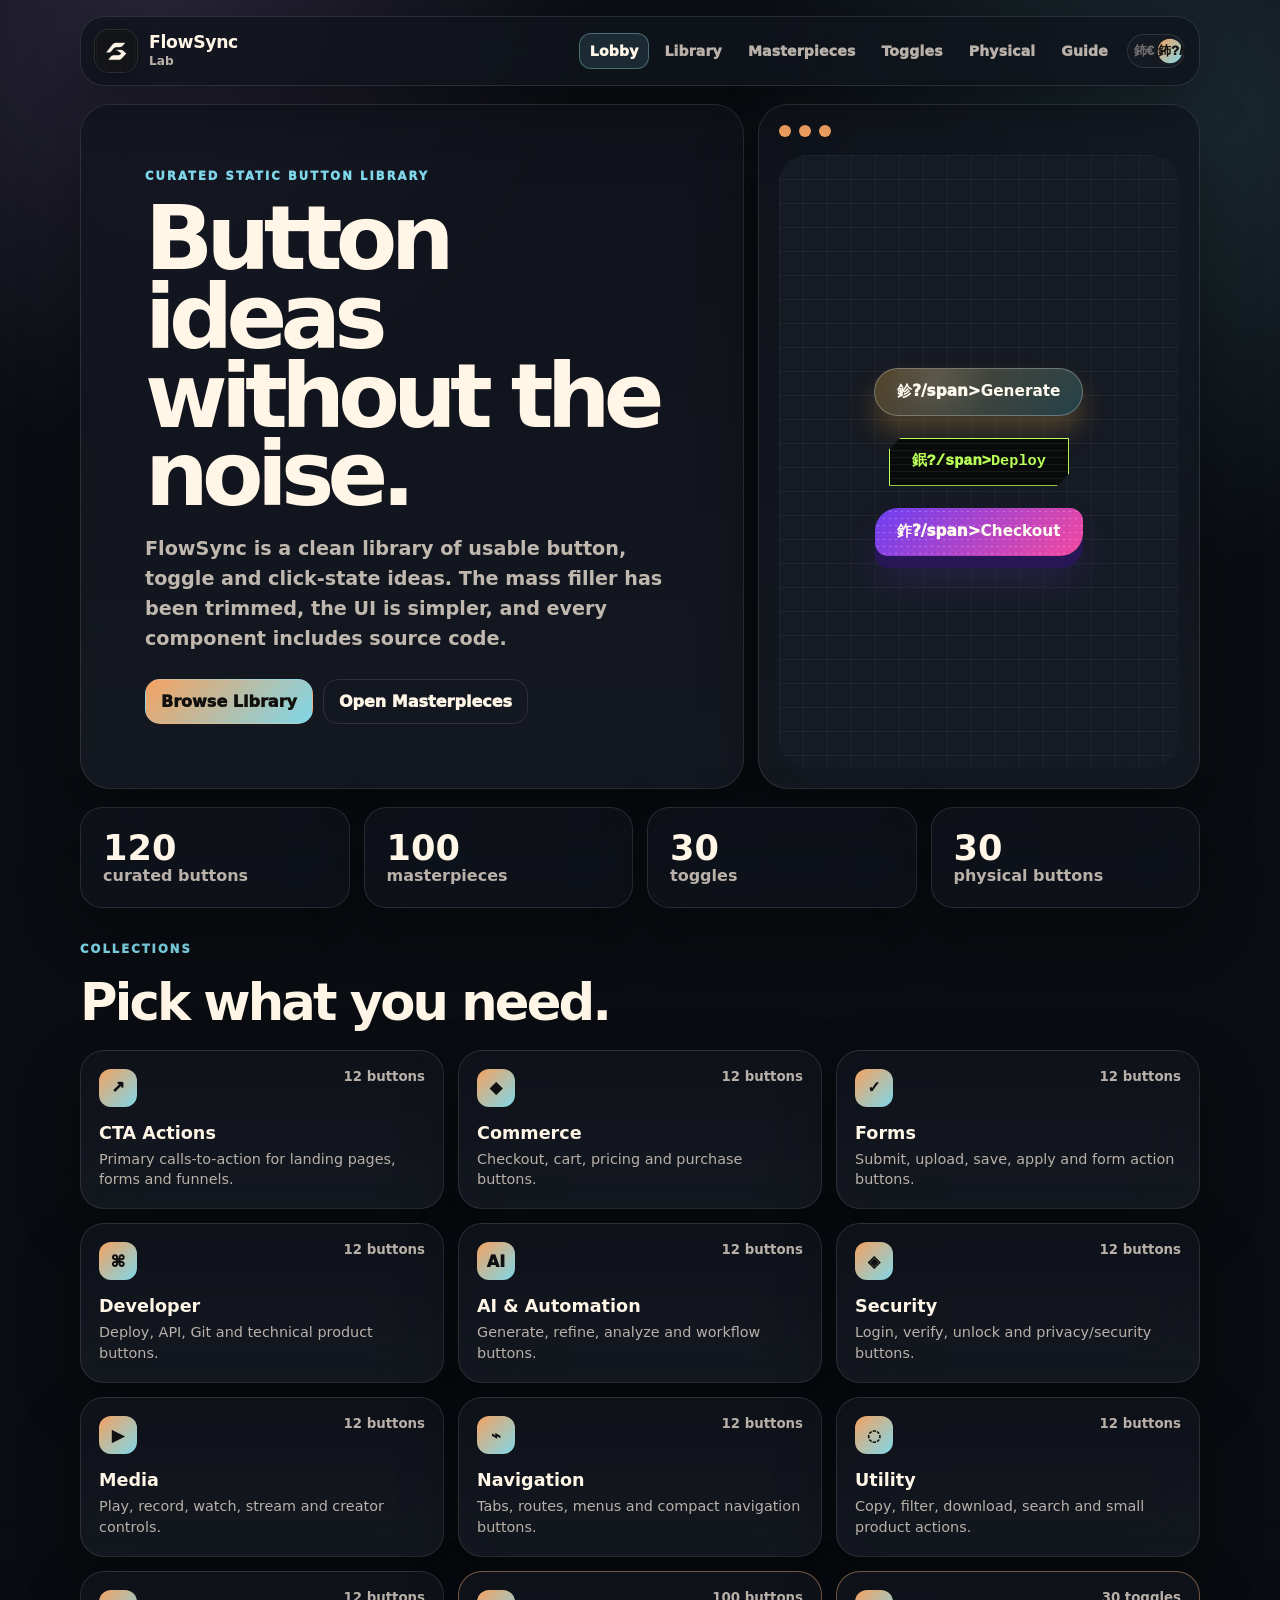
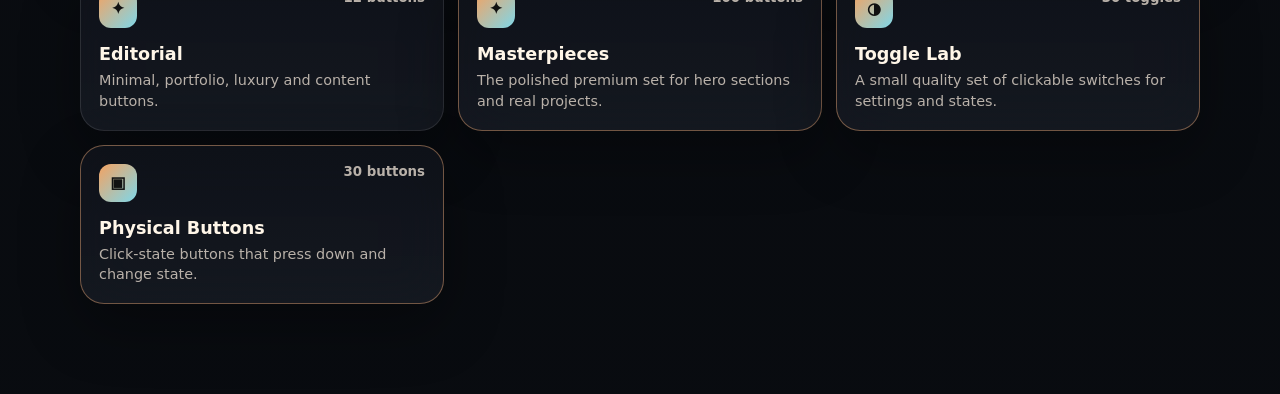
==== index.html @ adf9a30a "og update" ====
﻿<!doctype html>
<html lang="en" data-theme="dark">
<head>
  <meta charset="utf-8">
  <meta name="viewport" content="width=device-width, initial-scale=1">
  <title>FlowSync 鈥?Curated Button UI Library</title>
  <meta name="description" content="A clean static UI library with curated buttons, premium masterpieces, toggles and physical click-state buttons.">
  <meta name="robots" content="index, follow, max-image-preview:large">
  <meta name="author" content="Abid Hasan">
  <meta name="theme-color" content="#0b0b12">
  <meta name="color-scheme" content="dark light">
  <link rel="canonical" href="https://abid-root.github.io/flowsync-button/">
  <link id="siteIcon" rel="icon" href="common/blackone.webp" type="image/webp" data-dark="common/blackone.webp" data-light="common/whiteone.webp">
  <link rel="apple-touch-icon" href="common/apple-touch-icon.png">
  <link rel="manifest" href="site.webmanifest">
  <meta property="og:type" content="website">
  <meta property="og:title" content="FlowSync 鈥?Curated Button UI Library">
  <meta property="og:description" content="A clean static UI library with curated buttons, premium masterpieces, toggles and physical click-state buttons.">
  <meta property="og:url" content="https://abid-root.github.io/flowsync-button/">
  <meta name="twitter:card" content="summary">
  <meta name="twitter:title" content="FlowSync 鈥?Curated Button UI Library">
  <meta name="twitter:description" content="A clean static UI library with curated buttons, premium masterpieces, toggles and physical click-state buttons.">
  <meta http-equiv="Content-Security-Policy" content="default-src 'self'; script-src 'self' 'unsafe-inline'; style-src 'self' 'unsafe-inline'; img-src 'self' data:; font-src 'self'; base-uri 'self'; form-action 'self'; frame-ancestors 'none'; object-src 'none'; upgrade-insecure-requests">
  <link rel="stylesheet" href="assets/styles.css">
  <script type="application/ld+json">{"@context": "https://schema.org", "@type": "WebSite", "name": "FlowSync", "url": "https://abid-root.github.io/flowsync-button/", "description": "A clean static UI library with curated buttons, premium masterpieces, toggles and physical click-state buttons.", "author": {"@type": "Person", "name": "Abid Hasan"}}</script>
<meta property="og:image" content="common/og-button.png">
<meta property="og:image:width" content="1200">
<meta property="og:image:height" content="630">
<meta name="twitter:image" content="common/og-button.png">
</head>
<body data-page="lobby">
  <div class="ambient" aria-hidden="true"></div>

  <header class="topbar">
    <a class="brand" href="index.html" aria-label="FlowSync home">
      <img id="brandLogo" class="brand-logo" src="common/blackone.webp" alt="FlowSync logo" width="44" height="44" data-dark="common/blackone.webp" data-light="common/whiteone.webp">
      <span><strong>FlowSync</strong><small>Lab</small></span>
    </a>
    <nav class="toplinks" aria-label="Primary navigation">
      <a href="index.html" aria-current="page">Lobby</a><a href="library.html">Library</a><a href="masterpieces/index.html">Masterpieces</a><a href="toggles/index.html">Toggles</a><a href="physical-buttons/index.html">Physical</a><a href="source-guide.html">Guide</a>
      <button class="theme-btn" id="themeToggle" type="button" aria-label="Toggle theme"><span class="theme-icon sun" aria-hidden="true">鈽€</span><span class="theme-icon moon" aria-hidden="true">鈽?/span></button>
    </nav>
  </header>

  <main class="lobby-shell">
    <section class="lobby-hero">
      <div class="hero-left">
        <p class="label">curated static button library</p>
        <h1>Button ideas without the noise.</h1>
        <p class="lead">FlowSync is a clean library of usable button, toggle and click-state ideas. The mass filler has been trimmed, the UI is simpler, and every component includes source code.</p>
        <div class="hero-actions">
          <a class="mega-link" href="library.html">Browse Library</a>
          <a class="ghost-link" href="masterpieces/index.html">Open Masterpieces</a>
        </div>
      </div>

      <div class="lobby-device" aria-label="Button previews">
        <div class="device-top" aria-hidden="true"><span></span><span></span><span></span></div>
        <div class="device-grid">
          <button class="bv-btn family-glass motion-shine-pass shape-pill pattern-softlight" style="--hue:38;--hue2:180;--weight:4"><span>鉁?/span><b>Generate</b></button>
          <button class="bv-btn family-terminal motion-terminal-blink shape-cut pattern-scan" style="--hue:92;--hue2:160;--weight:2"><span>鈱?/span><b>Deploy</b></button>
          <button class="bv-btn family-depth motion-press-down shape-squircle pattern-grain" style="--hue:255;--hue2:330;--weight:7"><span>鈼?/span><b>Checkout</b></button>
        </div>
      </div>
    </section>

    <section class="lobby-stats" aria-label="Library summary">
      <article><strong>120</strong><span>curated buttons</span></article>
      <article><strong>100</strong><span>masterpieces</span></article>
      <article><strong>30</strong><span>toggles</span></article>
      <article><strong>30</strong><span>physical buttons</span></article>
    </section>

    <section class="category-map">
      <div class="section-head">
        <div>
          <p class="label">Collections</p>
          <h2>Pick what you need.</h2>
        </div>
      </div>
      <div class="map-grid" id="categoryMap"></div>
    </section>
  </main>

  <script src="assets/data.js"></script>
  <script src="assets/app.js"></script>
</body>
</html>
---- assets/styles.css ----
:root {
  --bg: #0b0b12;
  --surface: rgba(18, 16, 28, .78);
  --surface-2: rgba(28, 24, 42, .82);
  --text: #fff4e5;
  --muted: #b2a7ba;
  --line: rgba(255, 255, 255, .12);
  --accent: #ff9e64;
  --accent-2: #70d7ff;
  --accent-3: #d68cff;
  --shadow: rgba(0,0,0,.36);
  --grid: rgba(255,255,255,.045);
  color-scheme: dark;
}

:root[data-theme="light"] {
  --bg: #f4efe6;
  --surface: rgba(255, 250, 240, .78);
  --surface-2: rgba(247, 238, 221, .86);
  --text: #16110d;
  --muted: #706154;
  --line: rgba(30, 21, 12, .13);
  --accent: #9e4f17;
  --accent-2: #056c83;
  --accent-3: #7b42ad;
  --shadow: rgba(70, 43, 18, .13);
  --grid: rgba(42, 27, 12, .055);
  color-scheme: light;
}

* { box-sizing: border-box; }
html { scroll-behavior: smooth; }
body {
  margin: 0;
  min-height: 100vh;
  background:
    radial-gradient(circle at 9% 10%, color-mix(in srgb, var(--accent-3) 28%, transparent), transparent 26rem),
    radial-gradient(circle at 82% 5%, color-mix(in srgb, var(--accent-2) 22%, transparent), transparent 28rem),
    radial-gradient(circle at 60% 100%, color-mix(in srgb, var(--accent) 22%, transparent), transparent 30rem),
    var(--bg);
  color: var(--text);
  font-family: Inter, ui-sans-serif, system-ui, -apple-system, BlinkMacSystemFont, "Segoe UI", sans-serif;
}

.ambient {
  position: fixed;
  inset: 0;
  pointer-events: none;
  background-image:
    linear-gradient(var(--grid) 1px, transparent 1px),
    linear-gradient(90deg, var(--grid) 1px, transparent 1px);
  background-size: 34px 34px;
  mask-image: radial-gradient(circle at 60% 20%, black, transparent 80%);
}

.topbar {
  position: sticky;
  top: 16px;
  z-index: 50;
  width: min(1180px, calc(100% - 28px));
  margin: 16px auto 0;
  border: 1px solid var(--line);
  border-radius: 24px;
  background: var(--surface);
  backdrop-filter: blur(24px) saturate(140%);
  box-shadow: 0 18px 52px var(--shadow);
  padding: 12px 14px;
  display: flex;
  align-items: center;
  justify-content: space-between;
  gap: 18px;
}

.brand {
  display: inline-flex;
  align-items: center;
  gap: 12px;
  color: inherit;
  text-decoration: none;
}
.brand-logo {
  width: 44px;
  height: 44px;
  object-fit: contain;
  display: block;
  flex-shrink: 0;
}
.brand strong { display: block; font-size: 1.05rem; line-height: 1; }
.brand small { display: block; color: var(--muted); font-weight: 800; margin-top: 3px; }

.toplinks {
  display: flex;
  align-items: center;
  gap: 8px;
}
.toplinks a,
.theme-btn {
  border: 1px solid transparent;
  background: transparent;
  color: var(--muted);
  text-decoration: none;
  padding: 10px 13px;
  border-radius: 999px;
  font-weight: 950;
  letter-spacing: .02em;
  cursor: pointer;
}
.toplinks a:hover,
.toplinks a[aria-current="page"],
.theme-btn:hover {
  color: var(--text);
  border-color: var(--line);
  background: color-mix(in srgb, var(--accent) 12%, transparent);
}

.lobby-shell,
.guide-shell {
  width: min(1180px, calc(100% - 28px));
  margin: 20px auto 90px;
}

.lobby-hero {
  min-height: 560px;
  display: grid;
  grid-template-columns: 1fr minmax(320px, 430px);
  gap: 18px;
  align-items: stretch;
}

.hero-left,
.lobby-device,
.lobby-stats article,
.category-card,
.filter-dock,
.library-head,
.button-card,
.source-dialog,
.guide-hero,
.guide-grid article {
  border: 1px solid var(--line);
  background: var(--surface);
  backdrop-filter: blur(24px) saturate(140%);
  box-shadow: 0 22px 60px var(--shadow);
}

.hero-left {
  border-radius: 38px;
  padding: clamp(34px, 7vw, 80px);
  display: flex;
  flex-direction: column;
  justify-content: center;
}

.label {
  margin: 0 0 16px;
  color: var(--accent-2);
  text-transform: uppercase;
  letter-spacing: .18em;
  font-size: .72rem;
  font-weight: 1000;
}

h1 {
  margin: 0;
  font-size: clamp(3.2rem, 9vw, 8rem);
  line-height: .82;
  letter-spacing: -.085em;
}
.lead {
  margin: 24px 0 0;
  color: var(--muted);
  max-width: 690px;
  font-size: clamp(1rem, 1.5vw, 1.22rem);
  line-height: 1.55;
  font-weight: 680;
}
.hero-actions {
  margin-top: 32px;
  display: flex;
  gap: 10px;
  flex-wrap: wrap;
}
.mega-link,
.ghost-link,
.dock-random,
.load-more,
.copy-code,
.dialog-close {
  border: 1px solid var(--line);
  border-radius: 999px;
  padding: 13px 18px;
  text-decoration: none;
  font-weight: 1000;
  cursor: pointer;
}
.mega-link,
.dock-random,
.load-more,
.copy-code {
  color: #11100d;
  background: linear-gradient(135deg, var(--accent), var(--accent-2));
}
.ghost-link,
.dialog-close {
  color: var(--text);
  background: transparent;
}

.lobby-device {
  border-radius: 38px;
  padding: 20px;
  display: grid;
  grid-template-rows: auto 1fr;
  gap: 18px;
  overflow: hidden;
}
.device-top {
  display: flex;
  gap: 8px;
}
.device-top span {
  width: 12px;
  height: 12px;
  border-radius: 50%;
  background: var(--accent);
}
.device-grid {
  border-radius: 28px;
  background:
    linear-gradient(var(--grid) 1px, transparent 1px),
    linear-gradient(90deg, var(--grid) 1px, transparent 1px),
    var(--surface-2);
  background-size: 24px 24px;
  display: grid;
  align-content: center;
  justify-items: center;
  gap: 22px;
  padding: 28px;
}

.lobby-stats {
  margin-top: 18px;
  display: grid;
  grid-template-columns: repeat(4, 1fr);
  gap: 14px;
}
.lobby-stats article {
  border-radius: 24px;
  padding: 22px;
}
.lobby-stats strong { display: block; font-size: 2.2rem; line-height: 1; }
.lobby-stats span { color: var(--muted); font-weight: 850; }

.category-map {
  margin-top: 46px;
}
.section-head {
  display: flex;
  justify-content: space-between;
  align-items: end;
  gap: 20px;
  margin-bottom: 18px;
}
.section-head h2,
.filter-dock h2,
.library-head h1,
.guide-grid h2 {
  margin: 0;
  font-size: clamp(1.7rem, 4vw, 3.2rem);
  letter-spacing: -.055em;
}

.map-grid {
  display: grid;
  grid-template-columns: repeat(4, minmax(0, 1fr));
  gap: 14px;
}
.category-card {
  border-radius: 26px;
  padding: 20px;
  min-height: 180px;
  color: inherit;
  text-decoration: none;
  position: relative;
  overflow: hidden;
  transition: transform .18s ease, border-color .18s ease;
}
.category-card:hover {
  transform: translateY(-5px);
  border-color: color-mix(in srgb, var(--accent) 45%, var(--line));
}
.category-card .icon {
  width: 42px;
  height: 42px;
  border-radius: 14px;
  display: grid;
  place-items: center;
  color: #111;
  background: linear-gradient(135deg, var(--accent), var(--accent-2));
  font-weight: 1000;
}
.category-card h3 { margin: 20px 0 8px; font-size: 1.1rem; }
.category-card p { color: var(--muted); margin: 0; line-height: 1.45; font-size: .9rem; }
.category-card small { position: absolute; right: 18px; top: 18px; color: var(--muted); font-weight: 900; }

.library-layout {
  width: min(1440px, calc(100% - 28px));
  margin: 20px auto 90px;
  display: grid;
  grid-template-columns: 295px 1fr;
  gap: 16px;
  align-items: start;
}
.filter-dock {
  position: sticky;
  top: 108px;
  border-radius: 30px;
  padding: 20px;
  display: grid;
  gap: 14px;
}
.filter-dock label {
  display: grid;
  gap: 6px;
  border: 1px solid var(--line);
  background: var(--surface-2);
  border-radius: 18px;
  padding: 11px 12px;
}
.filter-dock label span {
  color: var(--muted);
  text-transform: uppercase;
  letter-spacing: .13em;
  font-size: .68rem;
  font-weight: 1000;
}
input,
select {
  border: 0;
  outline: 0;
  background: transparent;
  color: var(--text);
  font: inherit;
  font-weight: 850;
  min-width: 0;
}
select option { color: #111; }
.filter-meta {
  border: 1px dashed var(--line);
  border-radius: 18px;
  padding: 15px;
}
.filter-meta strong { display: block; font-size: 2rem; }
.filter-meta span { color: var(--muted); font-weight: 800; }

.library-main {
  min-width: 0;
}
.library-head {
  border-radius: 32px;
  padding: 30px;
  display: grid;
  grid-template-columns: 1fr minmax(240px, 360px);
  gap: 18px;
  align-items: end;
}
.library-head p {
  margin: 0;
  color: var(--muted);
  font-weight: 720;
  line-height: 1.5;
}
.library-head .label { color: var(--accent-2); margin-bottom: 12px; }

.button-grid {
  margin-top: 16px;
  display: grid;
  grid-template-columns: repeat(3, minmax(0, 1fr));
  gap: 14px;
}
.button-card {
  content-visibility: auto;
  contain-intrinsic-size: 250px;
  border-radius: 28px;
  padding: 16px;
  display: grid;
  gap: 14px;
}
.card-meta {
  display: flex;
  justify-content: space-between;
  gap: 12px;
  color: var(--muted);
  font-size: .75rem;
  font-weight: 950;
}
.stage {
  min-height: 120px;
  border-radius: 22px;
  border: 1px solid var(--line);
  background:
    radial-gradient(circle at 20% 20%, color-mix(in srgb, hsl(var(--hue) 88% 62%) 16%, transparent), transparent 180px),
    var(--surface-2);
  display: grid;
  place-items: center;
  padding: 22px;
  overflow: hidden;
}
.card-bottom {
  display: grid;
  grid-template-columns: 1fr auto;
  align-items: center;
  gap: 10px;
}
.card-bottom strong { display: block; }
.card-bottom small { color: var(--muted); font-weight: 780; }
.source-btn {
  border: 1px solid var(--line);
  border-radius: 999px;
  background: transparent;
  color: var(--text);
  padding: 9px 12px;
  font-weight: 1000;
  cursor: pointer;
}
.load-row {
  display: grid;
  place-items: center;
  gap: 10px;
  margin-top: 26px;
  color: var(--muted);
}

/* Button design system */
.bv-btn {
  --c1: hsl(var(--hue) 88% 60%);
  --c2: hsl(var(--hue2) 88% 62%);
  position: relative;
  isolation: isolate;
  display: inline-flex;
  align-items: center;
  justify-content: center;
  gap: .62em;
  min-height: 48px;
  padding: 0 22px;
  border: 0;
  outline: 0;
  color: var(--button-fg, #fffaf0);
  background: var(--button-bg, linear-gradient(135deg, var(--c1), var(--c2)));
  box-shadow: 0 calc(8px + var(--weight) * 2px) calc(18px + var(--weight) * 2px) color-mix(in srgb, var(--c1) 24%, transparent);
  font: 950 .92rem/1 Inter, ui-sans-serif, system-ui, sans-serif;
  cursor: pointer;
  overflow: hidden;
  transition: transform .18s ease, filter .18s ease, box-shadow .18s ease, border-color .18s ease, letter-spacing .18s ease;
  transform: translateZ(0);
}
.bv-btn span, .bv-btn b { position: relative; z-index: 2; }
.bv-btn span { font-size: 1.04em; }
.shape-pill { border-radius: 999px; }
.shape-squircle { border-radius: 23px 13px; }
.shape-slant { border-radius: 12px; transform: skewX(-8deg); }
.shape-slant span, .shape-slant b { transform: skewX(8deg); }
.shape-ticket { border-radius: 999px 16px 999px 16px; }
.shape-tab { border-radius: 18px 18px 7px 7px; }
.shape-cut { clip-path: polygon(12px 0, 100% 0, 100% calc(100% - 12px), calc(100% - 12px) 100%, 0 100%, 0 12px); border-radius: 0; }
.shape-round { border-radius: 28px; }
.shape-square { border-radius: 8px; }
.shape-capsule { border-radius: 26px; padding-inline: 30px; }
.shape-notch { clip-path: polygon(0 0, calc(100% - 14px) 0, 100% 50%, calc(100% - 14px) 100%, 0 100%, 12px 50%); border-radius: 0; }

.family-orbit { --button-bg: radial-gradient(circle at 20% 20%, white, var(--c1) 22%, var(--c2)); color:#10100d; }
.family-capsule { --button-bg: color-mix(in srgb, var(--c1) 84%, white 12%); color:#12100c; }
.family-ticket { outline: 1px dashed rgba(255,255,255,.55); outline-offset: -6px; }
.family-glass { --button-bg: linear-gradient(135deg, color-mix(in srgb,var(--c1) 28%,transparent), color-mix(in srgb,var(--c2) 18%,transparent)); border: 1px solid color-mix(in srgb, white 28%, transparent); backdrop-filter: blur(12px); }
.family-solid { --button-bg: var(--c1); }
.family-outline { --button-bg: transparent; border: 1.5px solid var(--c1); color: var(--c1); box-shadow: none; }
.family-rail { --button-bg: transparent; color:var(--text); border-left: 4px solid var(--c1); box-shadow: none; }
.family-soft { --button-bg: color-mix(in srgb, var(--c1) 18%, var(--surface-2)); color: var(--text); box-shadow: none; }
.family-chrome { --button-bg: linear-gradient(135deg, #fff, #838383, #f6ead8); color:#111; }
.family-neon { --button-bg: #070810; border: 1px solid var(--c1); color: var(--c1); text-shadow: 0 0 12px var(--c1); box-shadow: 0 0 24px color-mix(in srgb,var(--c1) 28%,transparent); }
.family-paper { --button-bg: #f2dfc3; color:#17100a; box-shadow: 0 8px 0 #c9b28e; }
.family-brutal { --button-bg: var(--c1); color:#111; border: 2px solid #111; box-shadow: 5px 5px 0 #111; }
.family-tab { --button-bg: color-mix(in srgb, var(--c1) 22%, transparent); color:var(--text); border:1px solid var(--line); }
.family-chip { min-height: 38px; padding-inline: 16px; --button-bg: color-mix(in srgb, var(--c1) 16%, transparent); color:var(--text); box-shadow:none; }
.family-ribbon { clip-path: polygon(0 0, 94% 0, 100% 50%, 94% 100%, 0 100%, 6% 50%); }
.family-notch { clip-path: polygon(12px 0,100% 0,calc(100% - 12px) 50%,100% 100%,12px 100%,0 50%); }
.family-wire { --button-bg: transparent; color:var(--c1); border:1px solid var(--c1); box-shadow: inset 0 0 0 1px color-mix(in srgb,var(--c1) 22%, transparent); }
.family-stamp { --button-bg: transparent; color:var(--c1); border:2px dashed var(--c1); box-shadow:none; }
.family-terminal { --button-bg:#080b0a; color:#b9ff57; border:1px solid #b9ff57; font-family: ui-monospace, SFMono-Regular, Menlo, Consolas, monospace; box-shadow:none; }
.family-magnet { --button-bg: linear-gradient(90deg,var(--c1),var(--c2)); }
.family-liquid { border-radius: 28px 16px 31px 15px; }
.family-pixel { border-radius:0; box-shadow: 4px 4px 0 var(--c2); }
.family-deck { --button-bg: var(--surface-2); color: var(--text); border:1px solid var(--line); }
.family-bevel { --button-bg: linear-gradient(180deg, color-mix(in srgb,var(--c1) 85%,white 12%), color-mix(in srgb,var(--c1) 65%,black 28%)); }
.family-mono { --button-bg: var(--text); color: var(--bg); }
.family-halo { box-shadow: 0 0 0 7px color-mix(in srgb,var(--c1) 12%,transparent), 0 20px 34px color-mix(in srgb,var(--c1) 20%,transparent); }
.family-split { --button-bg: linear-gradient(90deg,var(--c1) 0 50%,var(--c2) 50%); }
.family-mesh { --button-bg: linear-gradient(135deg,var(--c1),var(--c2)); }
.family-fold { --button-bg: linear-gradient(135deg, var(--c1) 0 70%, color-mix(in srgb,var(--c1) 65%,black) 70%); }
.family-switch { --button-bg: var(--surface-2); color:var(--text); border:1px solid var(--line); }
.family-label { --button-bg: transparent; color:var(--text); border-bottom:2px solid var(--c1); box-shadow:none; }
.family-ink { --button-bg:#171118; color:#fff; }
.family-beam { --button-bg:#05070c; color:var(--c1); border:1px solid color-mix(in srgb,var(--c1) 45%,transparent); }
.family-depth { box-shadow: 0 12px 0 color-mix(in srgb,var(--c1) 36%,#000 64%), 0 25px 40px color-mix(in srgb,var(--c1) 18%, transparent); }
.family-calm { --button-bg: color-mix(in srgb,var(--c1) 12%, var(--surface-2)); color:var(--text); box-shadow:none; }
.family-flare { --button-bg: linear-gradient(90deg,var(--c1),var(--c2),var(--c1)); }
.family-bubble { border-radius: 30px 22px 34px 18px; }
.family-corner { --button-bg: transparent; border:1px solid var(--c1); color:var(--c1); }
.family-pillbox { --button-bg: var(--surface-2); color:var(--text); border:1px solid var(--line); }
.family-laser { --button-bg: #06070b; color:var(--c1); border:1px solid var(--c1); }

.pattern-grain::before,.pattern-dots::before,.pattern-grid::before,.pattern-diagonal::before,.pattern-scan::before,.pattern-rays::before,.pattern-mesh::before,.pattern-stripe::before,.pattern-softlight::before {
  content:""; position:absolute; inset:0; z-index:1; pointer-events:none; opacity:.28;
}
.pattern-grain::before { background-image: radial-gradient(circle, white .8px, transparent 1px); background-size:6px 7px; }
.pattern-dots::before { background-image: radial-gradient(circle, white 1px, transparent 1.5px); background-size: 10px 10px; }
.pattern-grid::before { background-image: linear-gradient(90deg, rgba(255,255,255,.22) 1px, transparent 1px), linear-gradient(rgba(255,255,255,.22) 1px, transparent 1px); background-size: 10px 10px; }
.pattern-diagonal::before { background: repeating-linear-gradient(45deg, transparent 0 8px, rgba(255,255,255,.22) 8px 10px); }
.pattern-scan::before { background: repeating-linear-gradient(0deg, transparent 0 6px, rgba(255,255,255,.22) 6px 7px); }
.pattern-rays::before { background: conic-gradient(from 0deg, transparent, rgba(255,255,255,.25), transparent 20%); }
.pattern-mesh::before { background-image: radial-gradient(circle at 50% 50%, rgba(255,255,255,.3) 1px, transparent 1.5px); background-size: 14px 14px; }
.pattern-stripe::before { background: repeating-linear-gradient(90deg, transparent 0 12px, rgba(255,255,255,.22) 12px 15px); }
.pattern-softlight::before { background: radial-gradient(circle at 30% 20%, rgba(255,255,255,.38), transparent 38%); }

.bv-btn::after { content:""; position:absolute; inset:0; z-index:1; opacity:0; pointer-events:none; transition:.28s ease; }
.bv-btn:hover { transform: translateY(-3px) scale(1.02); filter: saturate(1.07); }
.bv-btn:active { transform: translateY(2px) scale(.98); }

.motion-slide-glow:hover { box-shadow: 0 0 0 8px color-mix(in srgb,var(--c1) 14%, transparent), 0 20px 36px color-mix(in srgb,var(--c1) 24%, transparent); }
.motion-wipe-fill::after { background:rgba(255,255,255,.25); transform:scaleX(0); transform-origin:left; }
.motion-wipe-fill:hover::after { opacity:1; transform:scaleX(1); }
.motion-icon-hop:hover span { transform: translateY(-4px); }
.motion-ring-pop:hover { outline: 2px solid var(--c2); outline-offset: 6px; }
.motion-scan-line::after { background: repeating-linear-gradient(0deg, transparent 0 5px, rgba(255,255,255,.35) 5px 6px); }
.motion-scan-line:hover::after { opacity:.35; animation: scan 600ms linear infinite; }
.motion-border-run:hover { outline: 2px dashed var(--c2); outline-offset: 5px; }
.motion-shine-pass::after { background: linear-gradient(100deg, transparent 20%, rgba(255,255,255,.55), transparent 80%); transform: translateX(-120%); }
.motion-shine-pass:hover::after { opacity:1; transform: translateX(120%); transition: .55s ease; }
.motion-pulse-core:hover { animation: pulse 900ms ease infinite; }
.motion-tilt-card:hover { transform: perspective(520px) rotateX(8deg) rotateY(-8deg) translateY(-2px); }
.motion-press-down:hover { transform: translateY(3px); box-shadow: 0 4px 0 color-mix(in srgb,var(--c1) 40%,#000); }
.motion-split-open::after { background: linear-gradient(90deg, transparent 49%, rgba(255,255,255,.7) 50%, transparent 51%); }
.motion-split-open:hover::after { opacity:1; transform:scaleX(1.8); }
.motion-corner-grow:hover { clip-path: polygon(10px 0,100% 0,100% calc(100% - 10px),calc(100% - 10px) 100%,0 100%,0 10px); }
.motion-magnet-pull:hover { letter-spacing:.055em; }
.motion-liquid-swell:hover { border-radius: 38% 62% 45% 55% / 52% 36% 64% 48%; }
.motion-pixel-jump:hover { transform: translate(-3px,-5px); }
.motion-terminal-blink:hover b::after { content:"_"; animation: blink 700ms steps(1) infinite; }
.motion-shadow-lift:hover { box-shadow: 0 23px 36px color-mix(in srgb,var(--c1) 28%,transparent); }
.motion-stitch-dash:hover { outline: 1px dashed rgba(255,255,255,.6); outline-offset: -6px; }
.motion-wave-roll:hover { border-radius: 18px 34px 18px 34px; }
.motion-orb-spin::after { width:8px;height:8px;border-radius:50%;background:var(--c2);inset:auto;left:8px;top:50%;opacity:1;animation:orbit 1.2s linear infinite; }
.motion-label-swap:hover span { transform: rotate(180deg) scale(1.1); }
.motion-gate-open::after { background:linear-gradient(90deg,transparent,rgba(255,255,255,.38),transparent); transform:scaleX(0); }
.motion-gate-open:hover::after { opacity:1; transform:scaleX(1); }
.motion-beam-slice::after { background:rgba(255,255,255,.42); clip-path:polygon(0 40%,100% 20%,100% 40%,0 60%); }
.motion-beam-slice:hover::after { opacity:1; transform: translateX(100%); transition:.42s ease; }
.motion-soft-breathe:hover { animation: breathe 1.2s ease-in-out infinite; }
.motion-spark-field:hover::after { opacity:.65; background-image: radial-gradient(circle, white 1px, transparent 2px); background-size:12px 12px; animation: drift .5s linear infinite; }
.motion-frost-haze:hover { backdrop-filter: blur(14px); }
.motion-paper-fold:hover { clip-path: polygon(0 0,92% 0,100% 28%,100% 100%,0 100%); }
.motion-elastic-stretch:hover { animation: elastic .58s ease; }
.motion-noise-fade:hover::after { opacity:.2; background-image: radial-gradient(circle, white .8px, transparent 1px); background-size:4px 4px; }
.motion-zip-cut:hover { clip-path: polygon(0 0,100% 0,92% 50%,100% 100%,0 100%,8% 50%); }
.motion-under-trace:hover { box-shadow: inset 0 -5px 0 color-mix(in srgb,var(--c2) 75%,transparent); }
.motion-radar-sweep::after { background: conic-gradient(from 0deg, transparent, rgba(255,255,255,.45), transparent 35%); }
.motion-radar-sweep:hover::after { opacity:.6; animation: spin 1s linear infinite; }
.motion-trail-shift:hover { transform: translate(6px,-3px); }
.motion-switch-flip:hover span { transform: rotateY(180deg); }
.motion-depth-step:hover { transform: translate(-2px,-5px); }
.motion-halo-grow:hover { box-shadow:0 0 0 7px color-mix(in srgb,var(--c1) 18%,transparent), 0 16px 32px color-mix(in srgb,var(--c1) 20%,transparent); }
.motion-arrow-launch:hover span { transform: translate(5px,-5px); }
.motion-dot-orbit:hover span { animation: spin 700ms linear; }
.motion-grid-flip:hover { transform: rotateX(8deg) translateY(-3px); }
.motion-ink-spread::after { background: radial-gradient(circle, rgba(0,0,0,.24), transparent 55%); }
.motion-ink-spread:hover::after { opacity:1; transform: scale(1.4); }
.motion-calm-dim:hover { opacity:.82; }
.motion-pop-bounce:hover { animation: bounce 550ms ease; }
.motion-slice-flare:hover { text-shadow: 0 0 12px var(--c1), 0 0 20px var(--c2); }
.motion-stripe-run:hover::after { opacity:.28; background:repeating-linear-gradient(90deg,transparent 0 8px,white 8px 10px); animation: stripe 500ms linear infinite; }
.motion-bubble-rise:hover { transform: translateY(-6px) scale(1.03); }
.motion-data-scan:hover { color:#b9ff57; }
.motion-focus-lock:hover { outline:2px solid var(--c2); outline-offset:2px; }
.motion-outline-push:hover { outline:1px solid var(--c2); outline-offset:8px; }
.motion-glint-turn:hover { transform: rotate(-2deg) translateY(-3px); }
.motion-ribbon-wave:hover { border-radius: 999px 14px 999px 14px; }

@keyframes scan { to { background-position:0 18px; } }
@keyframes pulse { 50% { transform: scale(1.05); } }
@keyframes blink { 50% { opacity:0; } }
@keyframes orbit { from { transform: translate(-50%,-50%) rotate(0deg) translateX(42px) rotate(0deg);} to { transform: translate(-50%,-50%) rotate(1turn) translateX(42px) rotate(-1turn);} }
@keyframes breathe { 50% { transform: scale(1.04); } }
@keyframes drift { to { background-position:12px 12px; } }
@keyframes elastic { 30% { transform: scale(1.12,.86); } 65% { transform: scale(.94,1.08); } }
@keyframes spin { to { transform: rotate(1turn); } }
@keyframes bounce { 40% { transform: translateY(-7px); } 70% { transform: translateY(2px); } }
@keyframes stripe { to { background-position:24px 0; } }

.source-dialog {
  width: min(980px, calc(100% - 24px));
  max-height: 88vh;
  border: 1px solid var(--line);
  border-radius: 28px;
  padding: 0;
  color: var(--text);
  background: var(--surface);
  backdrop-filter: blur(22px);
}
.source-dialog::backdrop { background: rgba(0,0,0,.68); backdrop-filter: blur(6px); }
.dialog-head {
  padding: 20px;
  border-bottom: 1px solid var(--line);
  display: flex;
  justify-content: space-between;
  gap: 14px;
}
.dialog-head h2 { margin: 0; }
.dialog-close { width: 44px; height: 44px; padding: 0; }
.dialog-preview { min-height: 124px; display: grid; place-items: center; padding: 26px; border-bottom: 1px solid var(--line); }
.code-toolbar { display: flex; gap: 8px; padding: 14px; border-bottom: 1px solid var(--line); overflow: auto; }
.code-tab {
  border: 1px solid var(--line);
  border-radius: 999px;
  color: var(--text);
  background: transparent;
  padding: 9px 13px;
  cursor: pointer;
  font-weight: 900;
}
.code-tab.active { background: var(--accent); color:#111; }
.copy-code { margin-left: auto; }
.code-box {
  margin: 0;
  max-height: 46vh;
  overflow: auto;
  padding: 22px;
  background: #07070c;
  color: #f7e7c4;
  font-size: .84rem;
  line-height: 1.6;
  white-space: pre;
}

.guide-shell { display: grid; gap: 18px; }
.guide-hero { border-radius: 38px; padding: clamp(34px, 7vw, 80px); }
.guide-grid { display: grid; grid-template-columns: repeat(3, 1fr); gap: 14px; }
.guide-grid article { border-radius: 28px; padding: 24px; }
.guide-grid article span { color: var(--accent-2); font-weight: 1000; }

@media (max-width: 1080px) {
  .lobby-hero { grid-template-columns: 1fr; }
  .map-grid { grid-template-columns: repeat(2, minmax(0, 1fr)); }
  .library-layout { grid-template-columns: 1fr; }
  .filter-dock { position: relative; top: auto; }
  .button-grid { grid-template-columns: repeat(2, minmax(0, 1fr)); }
  .library-head { grid-template-columns: 1fr; }
}
@media (max-width: 690px) {
  .topbar { position: relative; top:auto; flex-direction: column; align-items: stretch; border-radius: 20px; }
  .toplinks { flex-wrap: wrap; }
  .lobby-stats, .map-grid, .button-grid, .guide-grid { grid-template-columns: 1fr; }
  h1 { font-size: clamp(2.7rem, 17vw, 4.7rem); }
  .hero-left, .lobby-device, .guide-hero { border-radius: 26px; }
}
@media (prefers-reduced-motion: reduce) {
  *, *::before, *::after { animation: none !important; transition-duration: .01ms !important; }
}

/* ===== BUTTONVERSE SIMPLE UI PATCH START ===== */

/* Softer, simpler page spacing */
body {
  background:
    radial-gradient(circle at 12% 0%, color-mix(in srgb, var(--accent-3) 16%, transparent), transparent 24rem),
    radial-gradient(circle at 88% 6%, color-mix(in srgb, var(--accent-2) 14%, transparent), transparent 26rem),
    var(--bg) !important;
}

.ambient {
  opacity: .55 !important;
}

/* Cleaner top nav */
.topbar {
  width: min(1160px, calc(100% - 28px)) !important;
  min-height: 74px !important;
  border-radius: 22px !important;
  padding: 12px 16px !important;
}

.brand-cube {
  width: 40px !important;
  height: 40px !important;
  border-radius: 13px !important;
}

.toplinks {
  gap: 6px !important;
}

.toplinks a,
.theme-btn {
  padding: 9px 12px !important;
  border-radius: 14px !important;
  font-size: .92rem !important;
  letter-spacing: 0 !important;
}

/* Lobby: less huge, easier to read */
.lobby-shell,
.guide-shell {
  width: min(1160px, calc(100% - 28px)) !important;
  margin-top: 18px !important;
}

.lobby-hero {
  min-height: auto !important;
  grid-template-columns: minmax(0, 1.08fr) minmax(300px, .72fr) !important;
}

.hero-left,
.lobby-device,
.guide-hero {
  border-radius: 28px !important;
}

.hero-left {
  padding: clamp(28px, 5vw, 58px) !important;
}

h1 {
  font-size: clamp(2.8rem, 7vw, 6.2rem) !important;
  line-height: .88 !important;
}

.lead {
  max-width: 760px !important;
  margin-top: 20px !important;
}

.hero-actions {
  margin-top: 26px !important;
}

.mega-link,
.ghost-link,
.dock-random,
.load-more,
.copy-code,
.dialog-close {
  border-radius: 15px !important;
  padding: 12px 15px !important;
}

/* Make category cards cleaner */
.category-map {
  margin-top: 34px !important;
}

.map-grid {
  grid-template-columns: repeat(3, minmax(0, 1fr)) !important;
}

.category-card {
  min-height: 150px !important;
  border-radius: 22px !important;
  padding: 18px !important;
}

.category-card .icon {
  width: 38px !important;
  height: 38px !important;
  border-radius: 12px !important;
}

.category-card h3 {
  margin-top: 16px !important;
  margin-bottom: 6px !important;
}

/* Main library: remove confusing side-dock feel */
.library-layout {
  width: min(1180px, calc(100% - 28px)) !important;
  grid-template-columns: 1fr !important;
  gap: 14px !important;
}

.filter-dock {
  position: sticky !important;
  top: 104px !important;
  z-index: 40 !important;
  border-radius: 24px !important;
  padding: 14px !important;
  display: grid !important;
  grid-template-columns: 1.2fr 1fr 1fr auto auto !important;
  gap: 10px !important;
  align-items: end !important;
}

.filter-dock > .label,
.filter-dock > h2 {
  display: none !important;
}

.filter-dock label {
  min-width: 0 !important;
  padding: 10px 12px !important;
  border-radius: 15px !important;
  position: relative !important;
}

.filter-dock label span {
  font-size: .62rem !important;
  letter-spacing: .1em !important;
}

.filter-meta {
  min-height: 58px !important;
  border-radius: 15px !important;
  padding: 9px 12px !important;
  display: grid !important;
  align-content: center !important;
}

.filter-meta strong {
  font-size: 1.25rem !important;
  line-height: 1 !important;
}

.filter-meta span {
  font-size: .72rem !important;
}

.dock-random {
  min-height: 58px !important;
  white-space: nowrap !important;
}

/* Custom clean inputs/dropdowns */
input,
select {
  width: 100% !important;
  min-height: 26px !important;
  color: var(--text) !important;
  font-size: .95rem !important;
}

select {
  appearance: none !important;
  -webkit-appearance: none !important;
  cursor: pointer !important;
  padding-right: 28px !important;
  background:
    linear-gradient(45deg, transparent 50%, var(--muted) 50%) calc(100% - 15px) 55% / 6px 6px no-repeat,
    linear-gradient(135deg, var(--muted) 50%, transparent 50%) calc(100% - 9px) 55% / 6px 6px no-repeat !important;
}

select:focus,
input:focus {
  outline: none !important;
}

.filter-dock label:focus-within {
  border-color: color-mix(in srgb, var(--accent-2) 42%, var(--line)) !important;
  box-shadow: 0 0 0 4px color-mix(in srgb, var(--accent-2) 10%, transparent) !important;
}

/* Library header simpler */
.library-head {
  border-radius: 28px !important;
  padding: 24px !important;
  grid-template-columns: 1fr auto !important;
  align-items: center !important;
}

.library-head h1 {
  max-width: 760px !important;
  font-size: clamp(2rem, 4.2vw, 4rem) !important;
}

.library-head > p {
  max-width: 300px !important;
  font-size: .92rem !important;
}

/* Button cards: cleaner and less noisy */
.button-grid {
  grid-template-columns: repeat(3, minmax(0, 1fr)) !important;
  gap: 14px !important;
}

.button-card {
  border-radius: 22px !important;
  padding: 14px !important;
  gap: 12px !important;
  box-shadow: 0 12px 34px var(--shadow) !important;
}

.stage {
  min-height: 108px !important;
  border-radius: 18px !important;
  padding: 18px !important;
}

.card-bottom {
  grid-template-columns: 1fr !important;
}

.source-btn {
  width: 100% !important;
  border-radius: 13px !important;
  padding: 10px 12px !important;
  background: color-mix(in srgb, var(--accent) 10%, transparent) !important;
}

.source-btn:hover {
  border-color: color-mix(in srgb, var(--accent) 45%, var(--line)) !important;
}

/* Source dialog: clearer */
.source-dialog {
  border-radius: 24px !important;
}

.dialog-head {
  padding: 18px !important;
}

.dialog-preview {
  min-height: 108px !important;
}

.code-toolbar {
  padding: 12px !important;
}

.code-tab {
  border-radius: 12px !important;
}

.code-box {
  max-height: 42vh !important;
}

/* Mobile */
@media (max-width: 980px) {
  .lobby-hero {
    grid-template-columns: 1fr !important;
  }

  .map-grid {
    grid-template-columns: repeat(2, minmax(0, 1fr)) !important;
  }

  .filter-dock {
    position: relative !important;
    top: auto !important;
    grid-template-columns: 1fr 1fr !important;
  }

  .dock-random,
  .filter-meta {
    min-height: 52px !important;
  }

  .button-grid {
    grid-template-columns: repeat(2, minmax(0, 1fr)) !important;
  }

  .library-head {
    grid-template-columns: 1fr !important;
  }

  .library-head > p {
    max-width: none !important;
  }
}

@media (max-width: 660px) {
  .topbar {
    position: relative !important;
    top: auto !important;
    border-radius: 18px !important;
  }

  .toplinks {
    overflow-x: auto !important;
    justify-content: flex-start !important;
  }

  .map-grid,
  .filter-dock,
  .button-grid {
    grid-template-columns: 1fr !important;
  }

  .hero-left,
  .lobby-device,
  .library-head,
  .filter-dock,
  .guide-hero {
    border-radius: 22px !important;
  }

  h1 {
    font-size: clamp(2.45rem, 15vw, 4rem) !important;
  }
}

/* ===== BUTTONVERSE SIMPLE UI PATCH END ===== */

/* ===== BUTTONVERSE CUSTOM DROPDOWNS START ===== */

/* Hide browser default select completely */
.bv-native-select {
  display: none !important;
}

/* Keep label as custom input box */
.has-bv-select {
  overflow: visible !important;
}

.bv-select {
  position: relative !important;
  width: 100% !important;
  margin-top: 2px !important;
  user-select: none !important;
  z-index: 30 !important;
}

.bv-select-trigger {
  position: relative !important;
  min-height: 32px !important;
  display: flex !important;
  align-items: center !important;
  justify-content: space-between !important;
  gap: 12px !important;
  color: var(--text) !important;
  font-size: .98rem !important;
  font-weight: 950 !important;
  line-height: 1.1 !important;
  cursor: pointer !important;
}

.bv-select-value {
  display: block !important;
  min-width: 0 !important;
  overflow: hidden !important;
  text-overflow: ellipsis !important;
  white-space: nowrap !important;
}

.bv-select-arrow {
  width: 10px !important;
  height: 10px !important;
  flex: 0 0 auto !important;
  border-right: 2px solid var(--muted) !important;
  border-bottom: 2px solid var(--muted) !important;
  transform: rotate(45deg) translateY(-2px) !important;
  transition: transform 160ms ease, border-color 160ms ease !important;
}

.bv-select.is-open .bv-select-arrow {
  transform: rotate(225deg) translate(-2px, -2px) !important;
  border-color: var(--accent-2) !important;
}

.bv-select-menu {
  position: absolute !important;
  left: -13px !important;
  right: -13px !important;
  top: calc(100% + 13px) !important;
  z-index: 9999 !important;
  max-height: 290px !important;
  overflow: auto !important;
  padding: 8px !important;
  border: 1px solid color-mix(in srgb, var(--accent-2) 30%, var(--line)) !important;
  border-radius: 18px !important;
  background: color-mix(in srgb, var(--surface) 94%, var(--bg)) !important;
  backdrop-filter: blur(22px) saturate(145%) !important;
  box-shadow: 0 22px 70px var(--shadow) !important;
  opacity: 0 !important;
  transform: translateY(-8px) scale(.98) !important;
  pointer-events: none !important;
  transition: opacity 150ms ease, transform 150ms ease !important;
  scrollbar-width: thin !important;
  scrollbar-color: color-mix(in srgb, var(--accent-2) 45%, var(--muted)) transparent !important;
}

.bv-select.is-open .bv-select-menu {
  opacity: 1 !important;
  transform: translateY(0) scale(1) !important;
  pointer-events: auto !important;
}

.bv-select-option {
  width: 100% !important;
  min-height: 38px !important;
  border: 0 !important;
  border-radius: 12px !important;
  display: flex !important;
  align-items: center !important;
  justify-content: flex-start !important;
  padding: 9px 11px !important;
  background: transparent !important;
  color: var(--muted) !important;
  font: inherit !important;
  font-size: .92rem !important;
  font-weight: 850 !important;
  text-align: left !important;
  cursor: pointer !important;
  transition: background 130ms ease, color 130ms ease, transform 130ms ease !important;
}

.bv-select-option:hover {
  color: var(--text) !important;
  background: color-mix(in srgb, var(--accent) 12%, transparent) !important;
  transform: translateX(3px) !important;
}

.bv-select-option.is-selected {
  color: #11100d !important;
  background: linear-gradient(135deg, var(--accent), var(--accent-2)) !important;
  font-weight: 1000 !important;
}

/* Make dropdown appear above cards */
.filter-dock {
  overflow: visible !important;
}

.filter-dock label {
  overflow: visible !important;
}

/* Mobile dropdown is still controlled and not huge */
@media (max-width: 660px) {
  .bv-select-menu {
    max-height: 240px !important;
    left: -10px !important;
    right: -10px !important;
  }

  .bv-select-option {
    min-height: 36px !important;
    font-size: .88rem !important;
  }
}

/* ===== BUTTONVERSE CUSTOM DROPDOWNS END ===== */

/* ===== BUTTON BOX GRAY TONE FIX START ===== */

/* button card outer box: more gray, less purple */
.button-card {
  background:
    linear-gradient(180deg, rgba(37, 38, 45, 0.82), rgba(24, 25, 31, 0.9)) !important;
  border-color: rgba(255, 255, 255, 0.09) !important;
}

/* button preview box: soft gray surface */
.stage {
  background:
    radial-gradient(circle at 28% 18%, color-mix(in srgb, hsl(var(--hue) 88% 62%) 9%, transparent), transparent 160px),
    linear-gradient(180deg, rgba(31, 32, 39, 0.95), rgba(21, 22, 28, 0.96)) !important;
  border-color: rgba(255, 255, 255, 0.105) !important;
}

/* source button: gray instead of reddish */
.source-btn {
  background: rgba(46, 47, 55, 0.78) !important;
  border-color: rgba(255, 255, 255, 0.11) !important;
  color: rgba(255, 244, 229, 0.92) !important;
}

.source-btn:hover {
  background: rgba(58, 60, 70, 0.9) !important;
  border-color: color-mix(in srgb, var(--accent-2) 35%, rgba(255,255,255,.12)) !important;
}

/* light theme gray version */
:root[data-theme="light"] .button-card {
  background:
    linear-gradient(180deg, rgba(238, 236, 231, 0.88), rgba(224, 222, 216, 0.92)) !important;
  border-color: rgba(30, 24, 18, 0.11) !important;
}

:root[data-theme="light"] .stage {
  background:
    radial-gradient(circle at 28% 18%, color-mix(in srgb, hsl(var(--hue) 88% 52%) 8%, transparent), transparent 160px),
    linear-gradient(180deg, rgba(235, 233, 228, 0.96), rgba(218, 216, 210, 0.96)) !important;
  border-color: rgba(30, 24, 18, 0.12) !important;
}

:root[data-theme="light"] .source-btn {
  background: rgba(212, 210, 204, 0.82) !important;
  border-color: rgba(30, 24, 18, 0.13) !important;
  color: rgba(22, 17, 13, 0.92) !important;
}

:root[data-theme="light"] .source-btn:hover {
  background: rgba(202, 200, 194, 0.95) !important;
}

/* ===== BUTTON BOX GRAY TONE FIX END ===== */

/* ===== LIGHT THEME BETTER + DARK DEFAULT START ===== */

/* Better light theme: not flat gray, more clean warm studio */
:root[data-theme="light"] {
  --bg: #eee7da !important;
  --surface: rgba(252, 247, 237, 0.82) !important;
  --surface-2: rgba(239, 232, 219, 0.9) !important;
  --text: #17120d !important;
  --muted: #766b5f !important;
  --line: rgba(35, 27, 18, 0.14) !important;
  --accent: #a95a22 !important;
  --accent-2: #0a7383 !important;
  --accent-3: #8053b5 !important;
  --shadow: rgba(83, 57, 28, 0.13) !important;
  --grid: rgba(54, 37, 20, 0.055) !important;
}

/* Light background: softer, less washed out */
:root[data-theme="light"] body {
  background:
    radial-gradient(circle at 12% 0%, rgba(128, 83, 181, 0.11), transparent 25rem),
    radial-gradient(circle at 88% 7%, rgba(10, 115, 131, 0.12), transparent 28rem),
    linear-gradient(180deg, #f1eadf, #e8dfcf) !important;
}

/* Light button card: warmer card, cleaner than gray */
:root[data-theme="light"] .button-card {
  background:
    linear-gradient(180deg, rgba(250, 246, 238, 0.92), rgba(232, 224, 211, 0.94)) !important;
  border-color: rgba(42, 31, 20, 0.12) !important;
  box-shadow: 0 14px 34px rgba(83, 57, 28, 0.12) !important;
}

/* Light preview box: cream surface with subtle depth */
:root[data-theme="light"] .stage {
  background:
    radial-gradient(circle at 28% 18%, color-mix(in srgb, hsl(var(--hue) 88% 54%) 10%, transparent), transparent 150px),
    linear-gradient(180deg, rgba(246, 241, 231, 0.96), rgba(224, 216, 201, 0.96)) !important;
  border-color: rgba(42, 31, 20, 0.13) !important;
}

/* Light source button: not dead gray */
:root[data-theme="light"] .source-btn {
  background:
    linear-gradient(180deg, rgba(231, 222, 207, 0.92), rgba(214, 204, 188, 0.92)) !important;
  border-color: rgba(42, 31, 20, 0.14) !important;
  color: rgba(23, 18, 13, 0.95) !important;
}

:root[data-theme="light"] .source-btn:hover {
  background:
    linear-gradient(135deg, rgba(169, 90, 34, 0.16), rgba(10, 115, 131, 0.14)) !important;
  border-color: rgba(10, 115, 131, 0.35) !important;
}

/* Light top/filter/header cards */
:root[data-theme="light"] .topbar,
:root[data-theme="light"] .filter-dock,
:root[data-theme="light"] .library-head,
:root[data-theme="light"] .hero-left,
:root[data-theme="light"] .lobby-device,
:root[data-theme="light"] .category-card,
:root[data-theme="light"] .guide-hero,
:root[data-theme="light"] .guide-grid article {
  background: rgba(252, 247, 237, 0.82) !important;
  border-color: rgba(42, 31, 20, 0.13) !important;
}

/* Light input boxes */
:root[data-theme="light"] .filter-dock label {
  background: rgba(239, 232, 219, 0.88) !important;
  border-color: rgba(42, 31, 20, 0.13) !important;
}

/* Light custom dropdown menu */
:root[data-theme="light"] .bv-select-menu {
  background: rgba(250, 246, 238, 0.96) !important;
  border-color: rgba(10, 115, 131, 0.26) !important;
  box-shadow: 0 22px 60px rgba(83, 57, 28, 0.16) !important;
}

:root[data-theme="light"] .bv-select-option {
  color: rgba(23, 18, 13, 0.72) !important;
}

:root[data-theme="light"] .bv-select-option:hover {
  color: rgba(23, 18, 13, 0.96) !important;
  background: rgba(169, 90, 34, 0.10) !important;
}

/* Dark theme remains default and richer */
:root[data-theme="dark"] .button-card {
  background:
    linear-gradient(180deg, rgba(34, 35, 42, 0.84), rgba(18, 19, 25, 0.93)) !important;
}

:root[data-theme="dark"] .stage {
  background:
    radial-gradient(circle at 28% 18%, color-mix(in srgb, hsl(var(--hue) 88% 62%) 9%, transparent), transparent 160px),
    linear-gradient(180deg, rgba(28, 29, 36, 0.96), rgba(14, 15, 21, 0.98)) !important;
}

/* ===== LIGHT THEME BETTER + DARK DEFAULT END ===== */

/* ===== LOBBY MASTERPIECE CARD FIX START ===== */

/* Masterpiece card should behave exactly like the other lobby category cards */
#categoryMap .masterpiece-card-link {
  position: relative !important;
  inset: auto !important;
  width: auto !important;
  margin: 0 !important;
  transform: none;
}

/* If any old card is accidentally outside the category grid, hide it */
.category-map > .masterpiece-card-link,
.lobby-shell > .masterpiece-card-link {
  display: none !important;
}

/* Slight premium border for the Masterpiece card */
#categoryMap .masterpiece-card-link {
  border-color: color-mix(in srgb, var(--accent) 38%, var(--line)) !important;
  background:
    radial-gradient(circle at 20% 15%, color-mix(in srgb, var(--accent) 12%, transparent), transparent 150px),
    var(--surface) !important;
}

/* ===== LOBBY MASTERPIECE CARD FIX END ===== */

/* ===== SUN MOON THEME TOGGLE START ===== */

.theme-btn {
  width: 62px !important;
  height: 38px !important;
  min-width: 62px !important;
  padding: 4px !important;
  border-radius: 999px !important;
  border: 1px solid var(--line) !important;
  background: color-mix(in srgb, var(--surface-2) 84%, transparent) !important;
  display: inline-grid !important;
  grid-template-columns: 1fr 1fr !important;
  align-items: center !important;
  gap: 2px !important;
  color: var(--muted) !important;
  cursor: pointer !important;
  box-shadow: none !important;
}

.theme-icon {
  width: 28px !important;
  height: 28px !important;
  display: grid !important;
  place-items: center !important;
  border-radius: 999px !important;
  font-size: 0.95rem !important;
  line-height: 1 !important;
  transition:
    background 160ms ease,
    color 160ms ease,
    transform 160ms ease,
    opacity 160ms ease !important;
}

.theme-btn:hover .theme-icon {
  color: var(--text) !important;
}

/* dark active = moon */
:root[data-theme="dark"] .theme-icon.moon {
  background: linear-gradient(135deg, var(--accent), var(--accent-2)) !important;
  color: #11100d !important;
  transform: scale(1.02) !important;
}

:root[data-theme="dark"] .theme-icon.sun {
  opacity: 0.55 !important;
}

/* light active = sun */
:root[data-theme="light"] .theme-icon.sun {
  background: linear-gradient(135deg, var(--accent), var(--accent-2)) !important;
  color: #11100d !important;
  transform: scale(1.02) !important;
}

:root[data-theme="light"] .theme-icon.moon {
  opacity: 0.55 !important;
}

@media (max-width: 660px) {
  .theme-btn {
    width: 58px !important;
    height: 36px !important;
    min-width: 58px !important;
  }

  .theme-icon {
    width: 26px !important;
    height: 26px !important;
    font-size: 0.88rem !important;
  }
}

/* ===== SUN MOON THEME TOGGLE END ===== */

/* ===== LOBBY TOGGLE LAB CARD START ===== */
#categoryMap .toggle-lab-card-link {
  position: relative !important;
  inset: auto !important;
  width: auto !important;
  margin: 0 !important;
  transform: none;
  border-color: color-mix(in srgb, var(--accent-2) 36%, var(--line)) !important;
  background:
    radial-gradient(circle at 20% 15%, color-mix(in srgb, var(--accent-2) 12%, transparent), transparent 150px),
    var(--surface) !important;
}

.category-map > .toggle-lab-card-link,
.lobby-shell > .toggle-lab-card-link {
  display: none !important;
}
/* ===== LOBBY TOGGLE LAB CARD END ===== */

/* ===== LOBBY PHYSICAL BUTTONS CARD START ===== */
#categoryMap .physical-buttons-card-link {
  position: relative !important;
  inset: auto !important;
  width: auto !important;
  margin: 0 !important;
  transform: none;
  border-color: color-mix(in srgb, var(--accent) 38%, var(--line)) !important;
  background:
    radial-gradient(circle at 20% 15%, color-mix(in srgb, var(--accent) 12%, transparent), transparent 150px),
    var(--surface) !important;
}

.category-map > .physical-buttons-card-link,
.lobby-shell > .physical-buttons-card-link {
  display: none !important;
}
/* ===== LOBBY PHYSICAL BUTTONS CARD END ===== */


/* ===== FLOWSYNC FINAL CLEANUP PATCH START ===== */
:root {
  --bg: #0a0d12;
  --surface: rgba(17, 20, 28, .82);
  --surface-2: rgba(25, 29, 38, .84);
  --text: #fff6e8;
  --muted: #b9b1a9;
  --line: rgba(255,255,255,.11);
  --accent: #f4a261;
  --accent-2: #7fd7e9;
  --accent-3: #c9a2ff;
  --shadow: rgba(0,0,0,.32);
}

:root[data-theme="light"] {
  --bg: #efe7d8 !important;
  --surface: rgba(255, 250, 240, .86) !important;
  --surface-2: rgba(238, 230, 216, .9) !important;
  --text: #17120d !important;
  --muted: #756b61 !important;
  --line: rgba(37, 28, 18, .14) !important;
  --accent: #9e5a28 !important;
  --accent-2: #0b7181 !important;
  --accent-3: #7e5eb2 !important;
  --shadow: rgba(69, 48, 28, .14) !important;
}

body {
  background:
    radial-gradient(circle at 12% 0%, color-mix(in srgb, var(--accent-3) 16%, transparent), transparent 28rem),
    radial-gradient(circle at 92% 6%, color-mix(in srgb, var(--accent-2) 14%, transparent), transparent 28rem),
    linear-gradient(180deg, var(--bg), color-mix(in srgb, var(--bg) 88%, #000)) !important;
}

.ambient { opacity: .38 !important; }

.topbar {
  width: min(1120px, calc(100% - 28px)) !important;
  min-height: 70px !important;
  border-radius: 24px !important;
  padding: 12px 14px !important;
  gap: 14px !important;
}

.brand {
  min-width: max-content !important;
  gap: 12px !important;
}

.brand-logo {
  width: 42px !important;
  height: 42px !important;
  border-radius: 14px !important;
  object-fit: cover !important;
  box-shadow:
    0 0 0 1px var(--line),
    0 10px 22px rgba(0,0,0,.14) !important;
  background: transparent !important;
}

.brand strong {
  font-size: 1.08rem !important;
  letter-spacing: -.02em !important;
}

.brand small {
  font-size: .76rem !important;
}

.toplinks {
  gap: 4px !important;
  justify-content: flex-end !important;
  min-width: 0 !important;
  overflow-x: auto !important;
  scrollbar-width: none !important;
}

.toplinks::-webkit-scrollbar { display: none !important; }

.toplinks a {
  border-radius: 12px !important;
  padding: 9px 10px !important;
  font-size: .88rem !important;
  white-space: nowrap !important;
  letter-spacing: .01em !important;
}

.toplinks a[aria-current="page"] {
  color: var(--text) !important;
  background: color-mix(in srgb, var(--accent-2) 12%, transparent) !important;
  border-color: color-mix(in srgb, var(--accent-2) 28%, var(--line)) !important;
}

.theme-btn {
  width: 58px !important;
  height: 34px !important;
  min-width: 58px !important;
  margin-left: 4px !important;
}

.theme-icon {
  width: 24px !important;
  height: 24px !important;
  font-size: .82rem !important;
}

.lobby-shell,
.guide-shell,
.library-layout,
.master-shell,
.toggle-shell,
.physical-shell {
  width: min(1120px, calc(100% - 28px)) !important;
}

.hero-left,
.lobby-device,
.guide-hero,
.library-head,
.filter-dock,
.category-card,
.button-card,
.master-card,
.toggle-card,
.physical-card {
  background:
    linear-gradient(180deg, color-mix(in srgb, var(--surface) 92%, transparent), color-mix(in srgb, var(--surface-2) 86%, transparent)) !important;
}

.lobby-hero {
  grid-template-columns: minmax(0, 1.05fr) minmax(300px, .7fr) !important;
  gap: 14px !important;
}

.hero-left {
  border-radius: 30px !important;
  padding: clamp(30px, 5.5vw, 64px) !important;
}

.lobby-device {
  border-radius: 30px !important;
}

h1 {
  letter-spacing: -.075em !important;
}

.lead {
  color: color-mix(in srgb, var(--muted) 90%, var(--text)) !important;
}

.lobby-stats {
  grid-template-columns: repeat(4, minmax(0, 1fr)) !important;
}

.lobby-stats article {
  border-radius: 22px !important;
  background: color-mix(in srgb, var(--surface) 88%, transparent) !important;
  border: 1px solid var(--line) !important;
}

.map-grid {
  grid-template-columns: repeat(3, minmax(0, 1fr)) !important;
}

.category-card {
  min-height: 154px !important;
  border-radius: 24px !important;
  transition: transform .18s ease, border-color .18s ease, background .18s ease !important;
}

.category-card:hover {
  transform: translateY(-4px) !important;
}

.category-card.special-card {
  border-color: color-mix(in srgb, var(--accent) 36%, var(--line)) !important;
}

.library-layout {
  grid-template-columns: 1fr !important;
}

.filter-dock {
  position: sticky !important;
  top: 96px !important;
  z-index: 40 !important;
  display: grid !important;
  grid-template-columns: minmax(180px,1.15fr) minmax(160px,.9fr) minmax(150px,.8fr) auto auto !important;
  align-items: end !important;
  border-radius: 24px !important;
  padding: 14px !important;
}

.filter-dock > .label,
.filter-dock > h2 {
  display: none !important;
}

.filter-dock label {
  border-radius: 16px !important;
  background: color-mix(in srgb, var(--surface-2) 84%, transparent) !important;
}

.library-head {
  grid-template-columns: 1fr minmax(220px, 330px) !important;
  border-radius: 28px !important;
}

.button-grid {
  grid-template-columns: repeat(3, minmax(0, 1fr)) !important;
}

.button-card,
.master-card,
.toggle-card,
.physical-card {
  border-radius: 24px !important;
  box-shadow: 0 14px 38px var(--shadow) !important;
}

.stage,
.master-stage,
.toggle-stage,
.physical-stage {
  border-radius: 18px !important;
}

.source-btn,
.master-source-btn,
.toggle-source-btn,
.physical-source-btn {
  border-radius: 14px !important;
  background: color-mix(in srgb, var(--surface-2) 86%, transparent) !important;
}

.source-btn:hover,
.master-source-btn:hover,
.toggle-source-btn:hover,
.physical-source-btn:hover {
  background: color-mix(in srgb, var(--accent-2) 12%, transparent) !important;
}

.code-box,
.mp-code-box,
.toggle-code-box,
.physical-code-box {
  background: #070a0f !important;
}

/* hide old accidental lobby cards if any script remains */
.category-map > .masterpiece-card-link,
.category-map > .toggle-lab-card-link,
.category-map > .physical-buttons-card-link,
.lobby-shell > .masterpiece-card-link,
.lobby-shell > .toggle-lab-card-link,
.lobby-shell > .physical-buttons-card-link {
  display: none !important;
}

@media (max-width: 980px) {
  .lobby-hero {
    grid-template-columns: 1fr !important;
  }

  .map-grid,
  .button-grid {
    grid-template-columns: repeat(2, minmax(0, 1fr)) !important;
  }

  .filter-dock {
    position: relative !important;
    top: auto !important;
    grid-template-columns: 1fr 1fr !important;
  }

  .library-head {
    grid-template-columns: 1fr !important;
  }
}

@media (max-width: 700px) {
  .topbar {
    position: relative !important;
    top: auto !important;
    flex-direction: column !important;
    align-items: stretch !important;
  }

  .toplinks {
    justify-content: flex-start !important;
  }

  .map-grid,
  .button-grid,
  .filter-dock,
  .lobby-stats {
    grid-template-columns: 1fr !important;
  }

  .hero-left,
  .lobby-device,
  .category-card,
  .library-head,
  .filter-dock {
    border-radius: 22px !important;
  }
}
/* ===== FLOWSYNC FINAL CLEANUP PATCH END ===== */
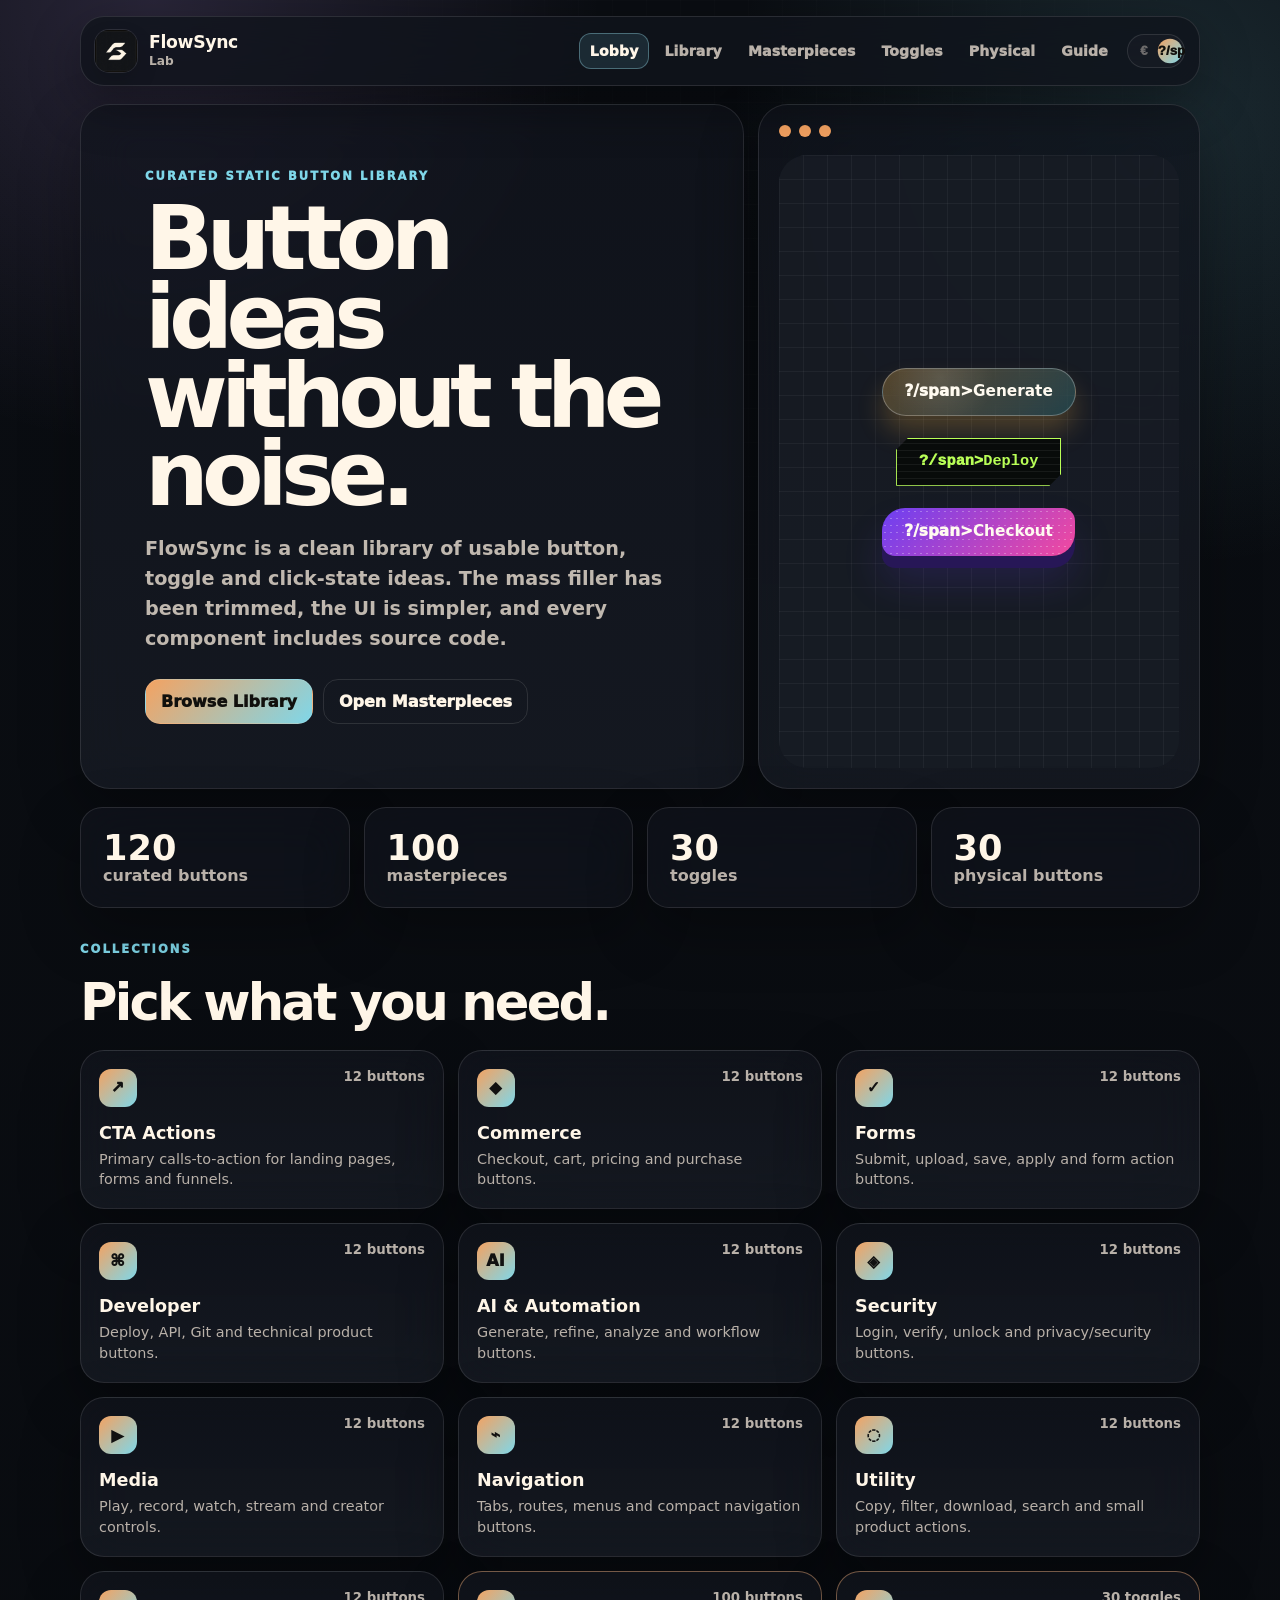
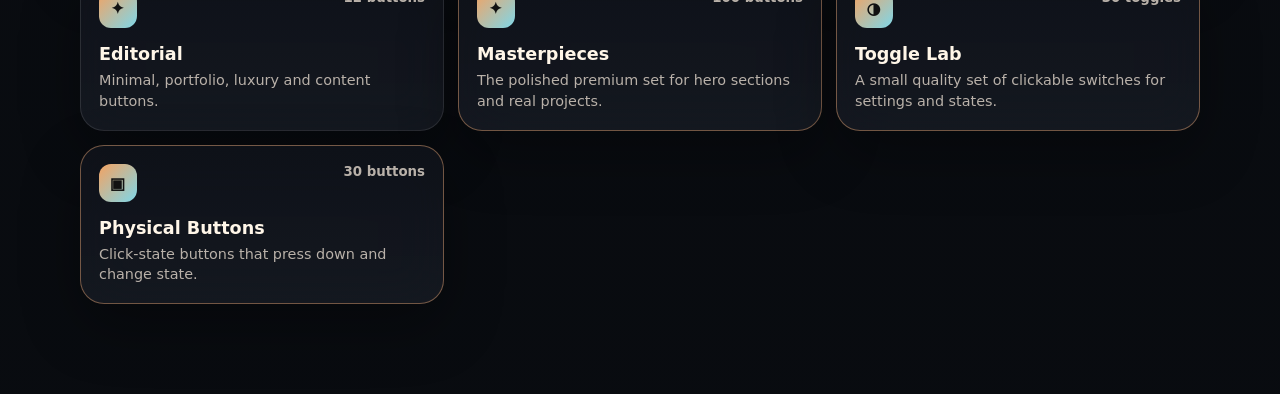
==== commit d04e1d7a: "clean mojibake" ====
--- a/index.html
+++ b/index.html
@@ -1,9 +1,9 @@
-﻿<!doctype html>
+<!doctype html>
 <html lang="en" data-theme="dark">
 <head>
   <meta charset="utf-8">
   <meta name="viewport" content="width=device-width, initial-scale=1">
-  <title>FlowSync 鈥?Curated Button UI Library</title>
+  <title>FlowSync —Curated Button UI Library</title>
   <meta name="description" content="A clean static UI library with curated buttons, premium masterpieces, toggles and physical click-state buttons.">
   <meta name="robots" content="index, follow, max-image-preview:large">
   <meta name="author" content="Abid Hasan">
@@ -14,11 +14,10 @@
   <link rel="apple-touch-icon" href="common/apple-touch-icon.png">
   <link rel="manifest" href="site.webmanifest">
   <meta property="og:type" content="website">
-  <meta property="og:title" content="FlowSync 鈥?Curated Button UI Library">
+  <meta property="og:title" content="FlowSync —Curated Button UI Library">
   <meta property="og:description" content="A clean static UI library with curated buttons, premium masterpieces, toggles and physical click-state buttons.">
   <meta property="og:url" content="https://abid-root.github.io/flowsync-button/">
-  <meta name="twitter:card" content="summary">
-  <meta name="twitter:title" content="FlowSync 鈥?Curated Button UI Library">
+  <meta name="twitter:title" content="FlowSync —Curated Button UI Library">
   <meta name="twitter:description" content="A clean static UI library with curated buttons, premium masterpieces, toggles and physical click-state buttons.">
   <meta http-equiv="Content-Security-Policy" content="default-src 'self'; script-src 'self' 'unsafe-inline'; style-src 'self' 'unsafe-inline'; img-src 'self' data:; font-src 'self'; base-uri 'self'; form-action 'self'; frame-ancestors 'none'; object-src 'none'; upgrade-insecure-requests">
   <link rel="stylesheet" href="assets/styles.css">
@@ -26,6 +25,7 @@
 <meta property="og:image" content="common/og-button.png">
 <meta property="og:image:width" content="1200">
 <meta property="og:image:height" content="630">
+<meta name="twitter:card" content="summary_large_image">
 <meta name="twitter:image" content="common/og-button.png">
 </head>
 <body data-page="lobby">
@@ -38,7 +38,7 @@
     </a>
     <nav class="toplinks" aria-label="Primary navigation">
       <a href="index.html" aria-current="page">Lobby</a><a href="library.html">Library</a><a href="masterpieces/index.html">Masterpieces</a><a href="toggles/index.html">Toggles</a><a href="physical-buttons/index.html">Physical</a><a href="source-guide.html">Guide</a>
-      <button class="theme-btn" id="themeToggle" type="button" aria-label="Toggle theme"><span class="theme-icon sun" aria-hidden="true">鈽€</span><span class="theme-icon moon" aria-hidden="true">鈽?/span></button>
+      <button class="theme-btn" id="themeToggle" type="button" aria-label="Toggle theme"><span class="theme-icon sun" aria-hidden="true">€</span><span class="theme-icon moon" aria-hidden="true">?/span></button>
     </nav>
   </header>
 
@@ -57,9 +57,9 @@
       <div class="lobby-device" aria-label="Button previews">
         <div class="device-top" aria-hidden="true"><span></span><span></span><span></span></div>
         <div class="device-grid">
-          <button class="bv-btn family-glass motion-shine-pass shape-pill pattern-softlight" style="--hue:38;--hue2:180;--weight:4"><span>鉁?/span><b>Generate</b></button>
-          <button class="bv-btn family-terminal motion-terminal-blink shape-cut pattern-scan" style="--hue:92;--hue2:160;--weight:2"><span>鈱?/span><b>Deploy</b></button>
-          <button class="bv-btn family-depth motion-press-down shape-squircle pattern-grain" style="--hue:255;--hue2:330;--weight:7"><span>鈼?/span><b>Checkout</b></button>
+          <button class="bv-btn family-glass motion-shine-pass shape-pill pattern-softlight" style="--hue:38;--hue2:180;--weight:4"><span>?/span><b>Generate</b></button>
+          <button class="bv-btn family-terminal motion-terminal-blink shape-cut pattern-scan" style="--hue:92;--hue2:160;--weight:2"><span>?/span><b>Deploy</b></button>
+          <button class="bv-btn family-depth motion-press-down shape-squircle pattern-grain" style="--hue:255;--hue2:330;--weight:7"><span>?/span><b>Checkout</b></button>
         </div>
       </div>
     </section>
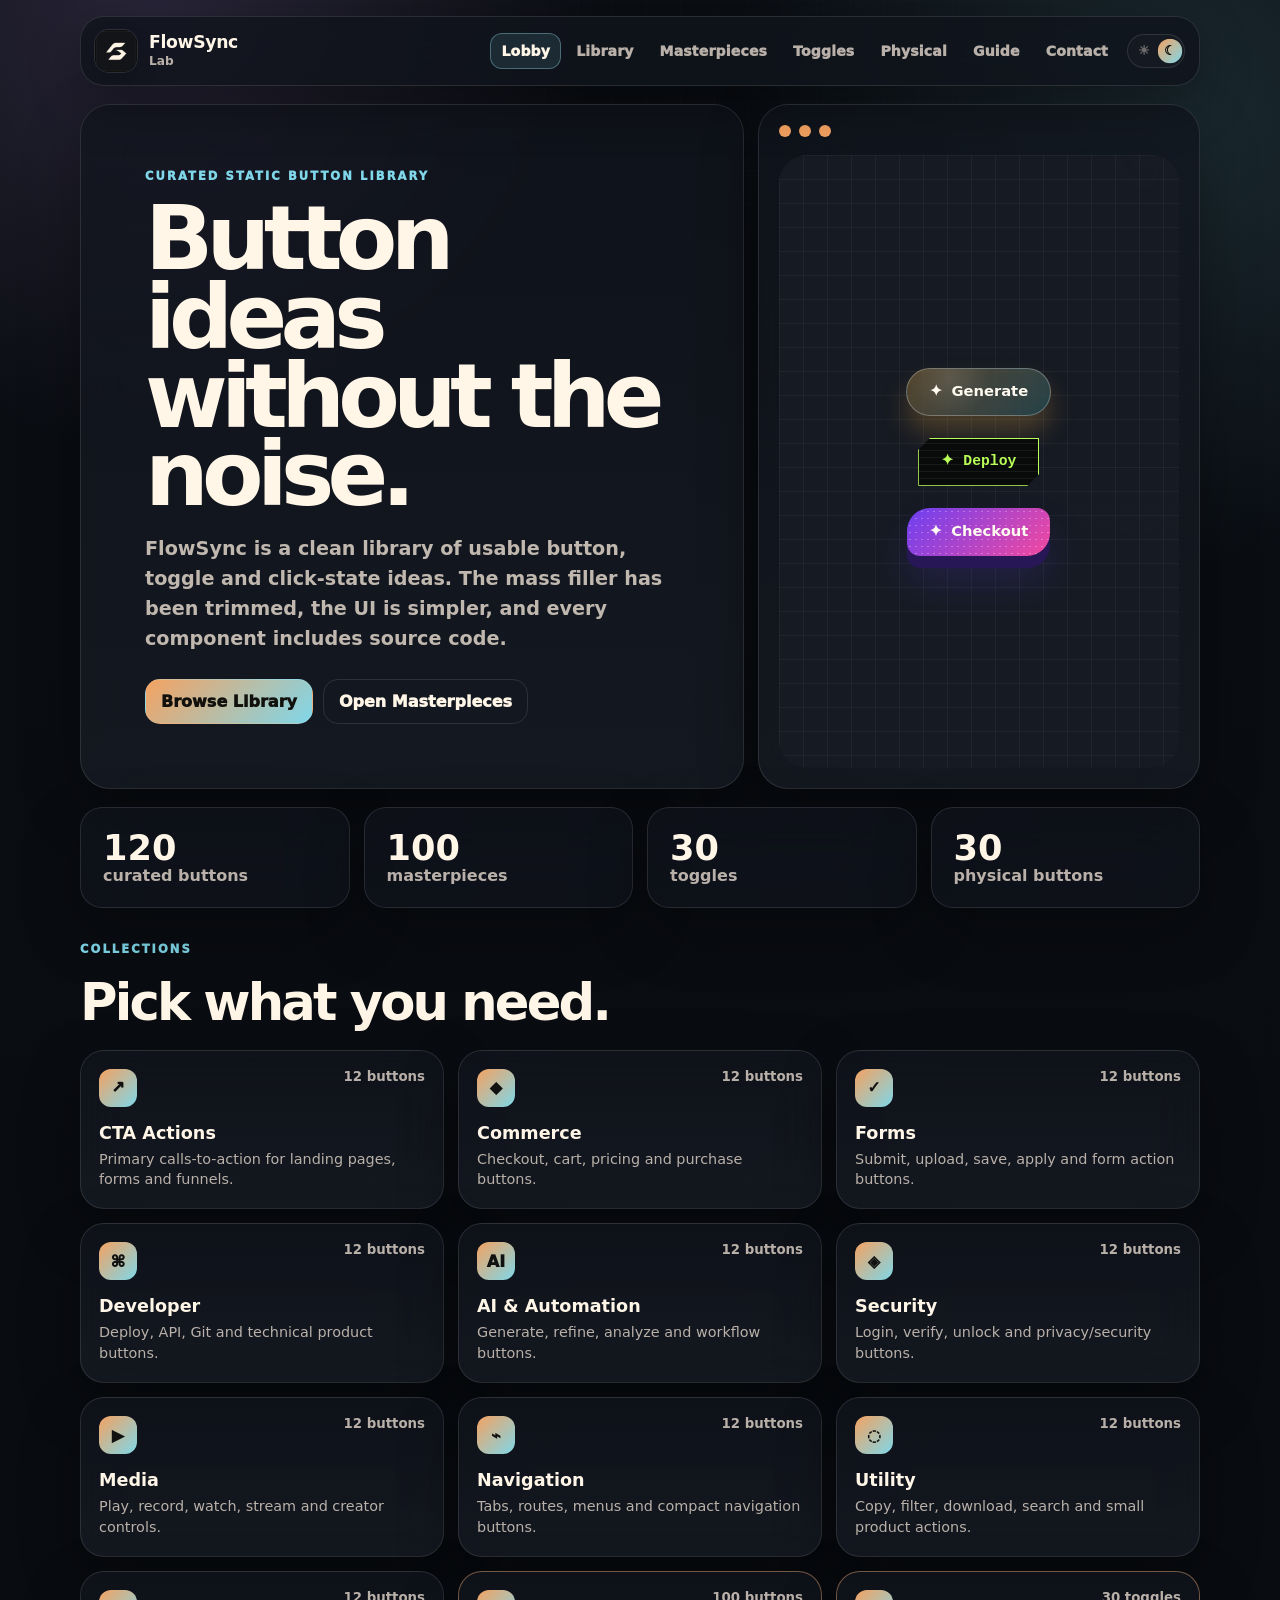
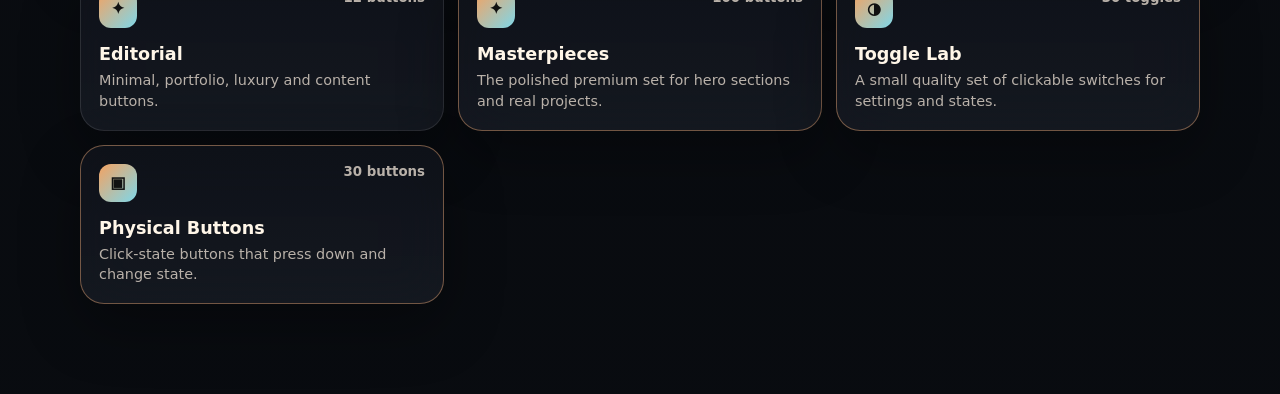
==== commit efef85e6: "final touch" ====
--- a/index.html
+++ b/index.html
@@ -3,42 +3,46 @@
 <head>
   <meta charset="utf-8">
   <meta name="viewport" content="width=device-width, initial-scale=1">
-  <title>FlowSync —Curated Button UI Library</title>
+  <title>FlowSync — Curated Button UI Library</title>
   <meta name="description" content="A clean static UI library with curated buttons, premium masterpieces, toggles and physical click-state buttons.">
   <meta name="robots" content="index, follow, max-image-preview:large">
   <meta name="author" content="Abid Hasan">
-  <meta name="theme-color" content="#0b0b12">
+  <meta name="theme-color" content="#06090f">
   <meta name="color-scheme" content="dark light">
+  <meta name="referrer" content="strict-origin-when-cross-origin">
   <link rel="canonical" href="https://abid-root.github.io/flowsync-button/">
-  <link id="siteIcon" rel="icon" href="common/blackone.webp" type="image/webp" data-dark="common/blackone.webp" data-light="common/whiteone.webp">
+  <link rel="icon" type="image/png" href="common/favicon-192.png">
   <link rel="apple-touch-icon" href="common/apple-touch-icon.png">
   <link rel="manifest" href="site.webmanifest">
   <meta property="og:type" content="website">
-  <meta property="og:title" content="FlowSync —Curated Button UI Library">
+  <meta property="og:site_name" content="FlowSync">
+  <meta property="og:title" content="FlowSync — Curated Button UI Library">
   <meta property="og:description" content="A clean static UI library with curated buttons, premium masterpieces, toggles and physical click-state buttons.">
   <meta property="og:url" content="https://abid-root.github.io/flowsync-button/">
-  <meta name="twitter:title" content="FlowSync —Curated Button UI Library">
+  <meta property="og:image" content="https://abid-root.github.io/flowsync-button/common/og-button.png">
+  <meta property="og:image:width" content="1200">
+  <meta property="og:image:height" content="630">
+  <meta name="twitter:card" content="summary_large_image">
+  <meta name="twitter:title" content="FlowSync — Curated Button UI Library">
   <meta name="twitter:description" content="A clean static UI library with curated buttons, premium masterpieces, toggles and physical click-state buttons.">
-  <meta http-equiv="Content-Security-Policy" content="default-src 'self'; script-src 'self' 'unsafe-inline'; style-src 'self' 'unsafe-inline'; img-src 'self' data:; font-src 'self'; base-uri 'self'; form-action 'self'; frame-ancestors 'none'; object-src 'none'; upgrade-insecure-requests">
-  <link rel="stylesheet" href="assets/styles.css">
-  <script type="application/ld+json">{"@context": "https://schema.org", "@type": "WebSite", "name": "FlowSync", "url": "https://abid-root.github.io/flowsync-button/", "description": "A clean static UI library with curated buttons, premium masterpieces, toggles and physical click-state buttons.", "author": {"@type": "Person", "name": "Abid Hasan"}}</script>
-<meta property="og:image" content="common/og-button.png">
-<meta property="og:image:width" content="1200">
-<meta property="og:image:height" content="630">
-<meta name="twitter:card" content="summary_large_image">
-<meta name="twitter:image" content="common/og-button.png">
+  <meta name="twitter:image" content="https://abid-root.github.io/flowsync-button/common/og-button.png">
+  <script type="application/ld+json">{"@context": "https://schema.org", "@type": "WebSite", "name": "FlowSync Button UI Library", "url": "https://abid-root.github.io/flowsync-button/", "description": "A clean static UI library with curated buttons, premium masterpieces, toggles and physical click-state buttons.", "author": {"@type": "Person", "name": "Abid Hasan"}}</script>
+
+<link rel="stylesheet" href="assets/styles.css">
 </head>
 <body data-page="lobby">
   <div class="ambient" aria-hidden="true"></div>
 
   <header class="topbar">
     <a class="brand" href="index.html" aria-label="FlowSync home">
-      <img id="brandLogo" class="brand-logo" src="common/blackone.webp" alt="FlowSync logo" width="44" height="44" data-dark="common/blackone.webp" data-light="common/whiteone.webp">
+      <img id="brandLogo" class="brand-logo" src="common/blackone.webp" alt="FlowSync logo" width="44" height="44" data-dark="common/blackone.webp" data-light="common/whiteone.webp" decoding="async">
       <span><strong>FlowSync</strong><small>Lab</small></span>
     </a>
     <nav class="toplinks" aria-label="Primary navigation">
       <a href="index.html" aria-current="page">Lobby</a><a href="library.html">Library</a><a href="masterpieces/index.html">Masterpieces</a><a href="toggles/index.html">Toggles</a><a href="physical-buttons/index.html">Physical</a><a href="source-guide.html">Guide</a>
-      <button class="theme-btn" id="themeToggle" type="button" aria-label="Toggle theme"><span class="theme-icon sun" aria-hidden="true">€</span><span class="theme-icon moon" aria-hidden="true">?/span></button>
+      <a href="https://abid-root.github.io/contact/">Contact</a>
+      
+      <button class="theme-btn" id="themeToggle" type="button" aria-label="Toggle theme"><span class="theme-icon sun" aria-hidden="true">☀</span><span class="theme-icon moon" aria-hidden="true">☾</span></button>
     </nav>
   </header>
 
@@ -57,9 +61,9 @@
       <div class="lobby-device" aria-label="Button previews">
         <div class="device-top" aria-hidden="true"><span></span><span></span><span></span></div>
         <div class="device-grid">
-          <button class="bv-btn family-glass motion-shine-pass shape-pill pattern-softlight" style="--hue:38;--hue2:180;--weight:4"><span>?/span><b>Generate</b></button>
-          <button class="bv-btn family-terminal motion-terminal-blink shape-cut pattern-scan" style="--hue:92;--hue2:160;--weight:2"><span>?/span><b>Deploy</b></button>
-          <button class="bv-btn family-depth motion-press-down shape-squircle pattern-grain" style="--hue:255;--hue2:330;--weight:7"><span>?/span><b>Checkout</b></button>
+          <button class="bv-btn family-glass motion-shine-pass shape-pill pattern-softlight" style="--hue:38;--hue2:180;--weight:4"><span>✦</span><b>Generate</b></button>
+          <button class="bv-btn family-terminal motion-terminal-blink shape-cut pattern-scan" style="--hue:92;--hue2:160;--weight:2"><span>✦</span><b>Deploy</b></button>
+          <button class="bv-btn family-depth motion-press-down shape-squircle pattern-grain" style="--hue:255;--hue2:330;--weight:7"><span>✦</span><b>Checkout</b></button>
         </div>
       </div>
     </section>
